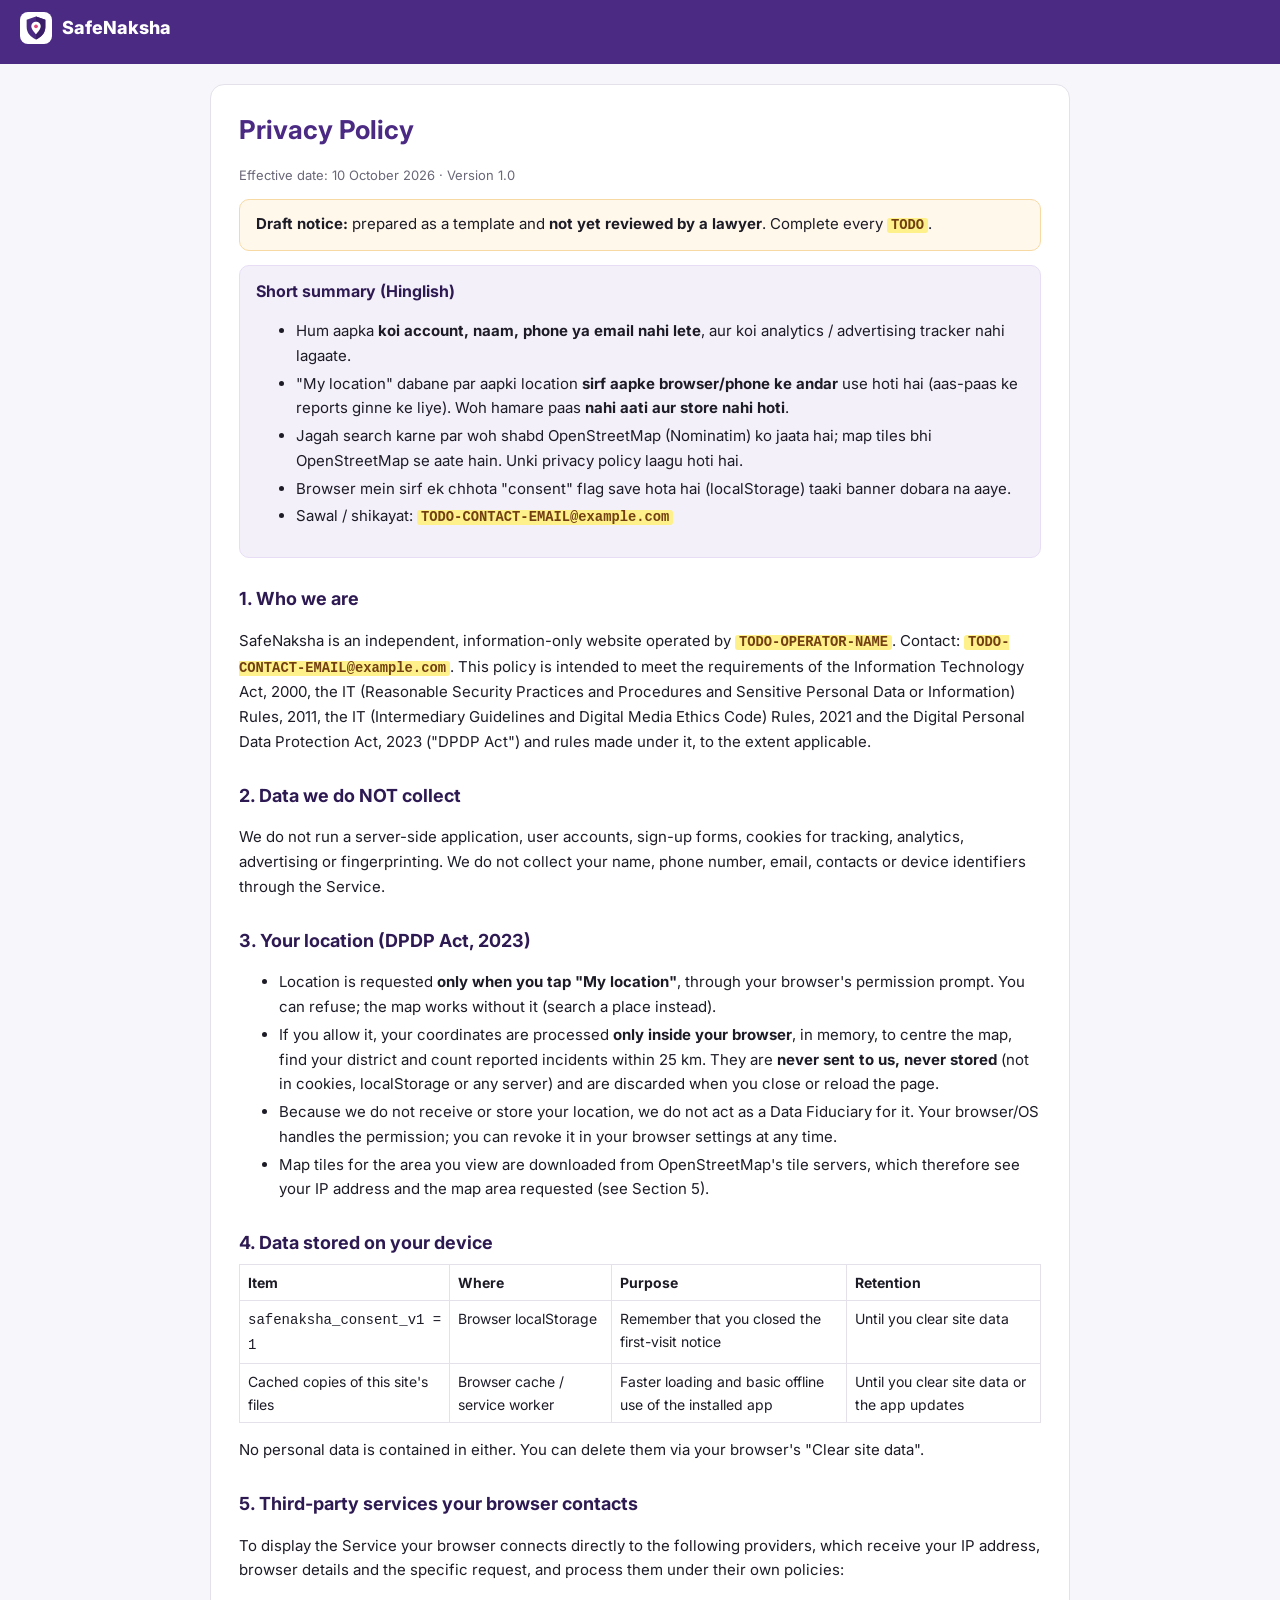
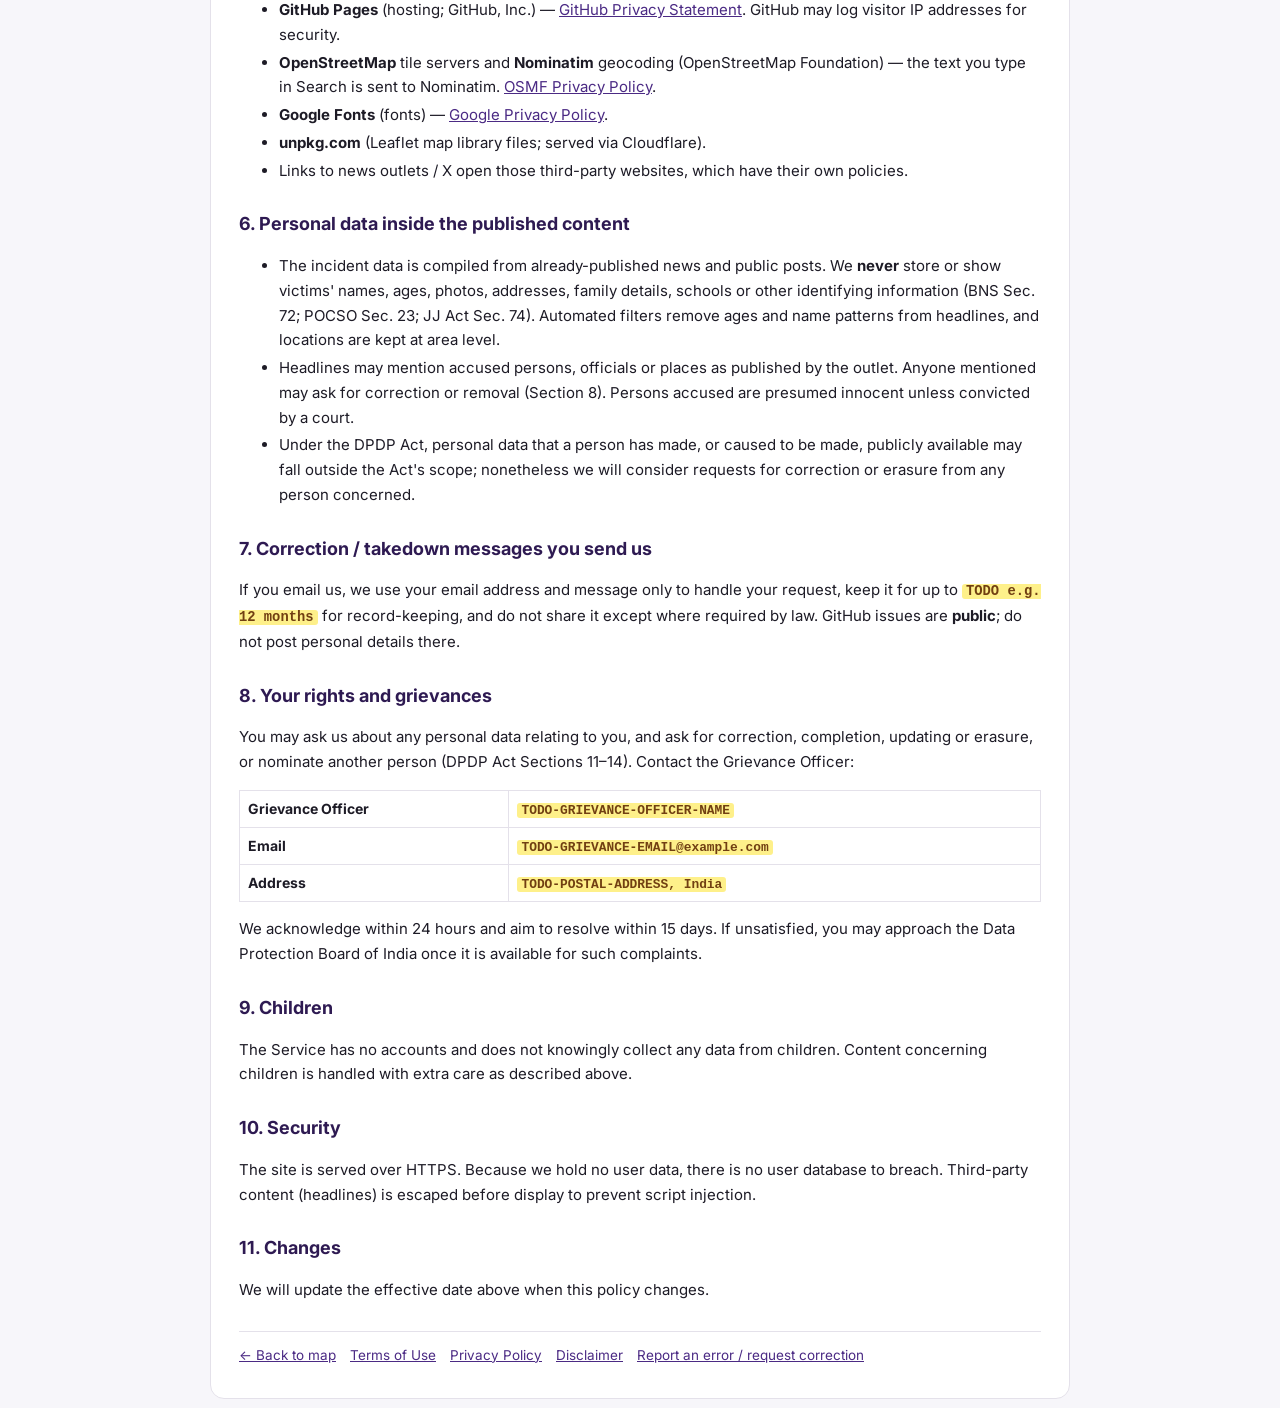
==== privacy.html @ 9abf923b "Data update 2026-10-10: 557 incidents (cumulative)" ====
<!DOCTYPE html><html lang="en-IN"><head><meta charset="utf-8"><meta name="viewport" content="width=device-width, initial-scale=1"><meta name="theme-color" content="#4B2A84"><link rel="icon" href="assets/favicon.svg" type="image/svg+xml"><link rel="manifest" href="manifest.webmanifest"><link rel="preconnect" href="https://fonts.gstatic.com" crossorigin><link rel="stylesheet" href="https://fonts.googleapis.com/css2?family=Inter:wght@400;600;700;800&family=Noto+Sans+Devanagari:wght@400;600&display=swap"><link rel="stylesheet" href="legal.css"><title>Privacy Policy – SafeNaksha</title><meta name="description" content="Privacy Policy for SafeNaksha: no accounts, no tracking; your location is processed only in your browser."></head><body><header><a href="./"><img src="assets/logo.svg" alt="">SafeNaksha</a></header><main>
<h1>Privacy Policy</h1>
<p class="meta">Effective date: 10 October 2026 · Version 1.0</p>
<div class="warn"><b>Draft notice:</b> prepared as a template and <b>not yet reviewed by a lawyer</b>. Complete every <span class="todo">TODO</span>.</div>
<div class="summary"><h2>Short summary (Hinglish)</h2>
<ul><li>Hum aapka <b>koi account, naam, phone ya email nahi lete</b>, aur koi analytics / advertising tracker nahi lagaate.</li>
<li>"My location" dabane par aapki location <b>sirf aapke browser/phone ke andar</b> use hoti hai (aas-paas ke reports ginne ke liye). Woh hamare paas <b>nahi aati aur store nahi hoti</b>.</li>
<li>Jagah search karne par woh shabd OpenStreetMap (Nominatim) ko jaata hai; map tiles bhi OpenStreetMap se aate hain. Unki privacy policy laagu hoti hai.</li>
<li>Browser mein sirf ek chhota "consent" flag save hota hai (localStorage) taaki banner dobara na aaye.</li>
<li>Sawal / shikayat: <span class="todo">TODO-CONTACT-EMAIL@example.com</span></li></ul></div>

<h2>1. Who we are</h2>
<p>SafeNaksha is an independent, information-only website operated by <span class="todo">TODO-OPERATOR-NAME</span>. Contact: <span class="todo">TODO-CONTACT-EMAIL@example.com</span>. This policy is intended to meet the requirements of the Information Technology Act, 2000, the IT (Reasonable Security Practices and Procedures and Sensitive Personal Data or Information) Rules, 2011, the IT (Intermediary Guidelines and Digital Media Ethics Code) Rules, 2021 and the Digital Personal Data Protection Act, 2023 ("DPDP Act") and rules made under it, to the extent applicable.</p>

<h2>2. Data we do NOT collect</h2>
<p>We do not run a server-side application, user accounts, sign-up forms, cookies for tracking, analytics, advertising or fingerprinting. We do not collect your name, phone number, email, contacts or device identifiers through the Service.</p>

<h2>3. Your location (DPDP Act, 2023)</h2>
<ul>
<li>Location is requested <b>only when you tap "My location"</b>, through your browser's permission prompt. You can refuse; the map works without it (search a place instead).</li>
<li>If you allow it, your coordinates are processed <b>only inside your browser</b>, in memory, to centre the map, find your district and count reported incidents within 25 km. They are <b>never sent to us, never stored</b> (not in cookies, localStorage or any server) and are discarded when you close or reload the page.</li>
<li>Because we do not receive or store your location, we do not act as a Data Fiduciary for it. Your browser/OS handles the permission; you can revoke it in your browser settings at any time.</li>
<li>Map tiles for the area you view are downloaded from OpenStreetMap's tile servers, which therefore see your IP address and the map area requested (see Section 5).</li>
</ul>

<h2>4. Data stored on your device</h2>
<table><tr><th>Item</th><th>Where</th><th>Purpose</th><th>Retention</th></tr>
<tr><td><code>safenaksha_consent_v1 = 1</code></td><td>Browser localStorage</td><td>Remember that you closed the first-visit notice</td><td>Until you clear site data</td></tr>
<tr><td>Cached copies of this site's files</td><td>Browser cache / service worker</td><td>Faster loading and basic offline use of the installed app</td><td>Until you clear site data or the app updates</td></tr></table>
<p>No personal data is contained in either. You can delete them via your browser's "Clear site data".</p>

<h2>5. Third-party services your browser contacts</h2>
<p>To display the Service your browser connects directly to the following providers, which receive your IP address, browser details and the specific request, and process them under their own policies:</p>
<ul>
<li><b>GitHub Pages</b> (hosting; GitHub, Inc.) — <a href="https://docs.github.com/en/site-policy/privacy-policies/github-general-privacy-statement">GitHub Privacy Statement</a>. GitHub may log visitor IP addresses for security.</li>
<li><b>OpenStreetMap</b> tile servers and <b>Nominatim</b> geocoding (OpenStreetMap Foundation) — the text you type in Search is sent to Nominatim. <a href="https://osmfoundation.org/wiki/Privacy_Policy">OSMF Privacy Policy</a>.</li>
<li><b>Google Fonts</b> (fonts) — <a href="https://policies.google.com/privacy">Google Privacy Policy</a>.</li>
<li><b>unpkg.com</b> (Leaflet map library files; served via Cloudflare).</li>
<li>Links to news outlets / X open those third-party websites, which have their own policies.</li>
</ul>

<h2>6. Personal data inside the published content</h2>
<ul>
<li>The incident data is compiled from already-published news and public posts. We <b>never</b> store or show victims' names, ages, photos, addresses, family details, schools or other identifying information (BNS Sec. 72; POCSO Sec. 23; JJ Act Sec. 74). Automated filters remove ages and name patterns from headlines, and locations are kept at area level.</li>
<li>Headlines may mention accused persons, officials or places as published by the outlet. Anyone mentioned may ask for correction or removal (Section 8). Persons accused are presumed innocent unless convicted by a court.</li>
<li>Under the DPDP Act, personal data that a person has made, or caused to be made, publicly available may fall outside the Act's scope; nonetheless we will consider requests for correction or erasure from any person concerned.</li>
</ul>

<h2>7. Correction / takedown messages you send us</h2>
<p>If you email us, we use your email address and message only to handle your request, keep it for up to <span class="todo">TODO e.g. 12 months</span> for record-keeping, and do not share it except where required by law. GitHub issues are <b>public</b>; do not post personal details there.</p>

<h2>8. Your rights and grievances</h2>
<p>You may ask us about any personal data relating to you, and ask for correction, completion, updating or erasure, or nominate another person (DPDP Act Sections 11–14). Contact the Grievance Officer:</p>
<table><tr><th>Grievance Officer</th><td><span class="todo">TODO-GRIEVANCE-OFFICER-NAME</span></td></tr>
<tr><th>Email</th><td><span class="todo">TODO-GRIEVANCE-EMAIL@example.com</span></td></tr>
<tr><th>Address</th><td><span class="todo">TODO-POSTAL-ADDRESS, India</span></td></tr></table>
<p>We acknowledge within 24 hours and aim to resolve within 15 days. If unsatisfied, you may approach the Data Protection Board of India once it is available for such complaints.</p>

<h2>9. Children</h2>
<p>The Service has no accounts and does not knowingly collect any data from children. Content concerning children is handled with extra care as described above.</p>

<h2>10. Security</h2>
<p>The site is served over HTTPS. Because we hold no user data, there is no user database to breach. Third-party content (headlines) is escaped before display to prevent script injection.</p>

<h2>11. Changes</h2>
<p>We will update the effective date above when this policy changes.</p>
<nav class="legal"><a href="./">← Back to map</a><a href="terms.html">Terms of Use</a><a href="privacy.html">Privacy Policy</a><a href="disclaimer.html">Disclaimer</a><a href="https://github.com/abalendup-26/mahila-suraksha-map/issues/new?template=correction.yml">Report an error / request correction</a></nav></main></body></html>
---- legal.css ----
:root{--brand:#4B2A84;--ink:#1D1B26;--ink-3:#6B6778;--line:#E4E1EA;--bg-2:#F7F6FA}
*{box-sizing:border-box}body{margin:0;font-family:Inter,"Noto Sans Devanagari",system-ui,sans-serif;color:var(--ink);line-height:1.65;background:var(--bg-2);font-size:15px}
header{background:var(--brand);color:#fff;padding:12px 20px}header a{color:#fff;text-decoration:none;display:inline-flex;align-items:center;gap:10px;font-weight:800;font-size:18px}
header img{width:32px;height:32px;background:#fff;border-radius:8px;padding:3px}
main{max-width:860px;margin:20px auto;background:#fff;border:1px solid var(--line);border-radius:14px;padding:20px 28px 32px}
h1{color:var(--brand);font-size:26px;margin:4px 0}h2{font-size:18px;margin:26px 0 6px;color:#2E1A52}h3{font-size:15.5px;margin:16px 0 4px}
.meta{color:var(--ink-3);font-size:13px}.summary{background:#F4F0FA;border:1px solid #E7DEF5;border-radius:10px;padding:12px 16px;margin:14px 0}
.summary h2{margin-top:0;font-size:16px}.warn{background:#FFF8EB;border:1px solid #F7D9A4;border-radius:10px;padding:12px 16px}
.todo{background:#FEF08A;color:#713F12;font-weight:700;padding:0 4px;border-radius:3px;font-family:ui-monospace,monospace;font-size:.92em}
a{color:var(--brand)}nav.legal{display:flex;gap:14px;flex-wrap:wrap;font-size:13.5px;margin-top:28px;padding-top:12px;border-top:1px solid var(--line)}
li{margin:3px 0}table{border-collapse:collapse;width:100%;font-size:14px}td,th{border:1px solid var(--line);padding:6px 8px;text-align:left;vertical-align:top}
@media(max-width:600px){main{margin:0;border-radius:0;padding:16px}}
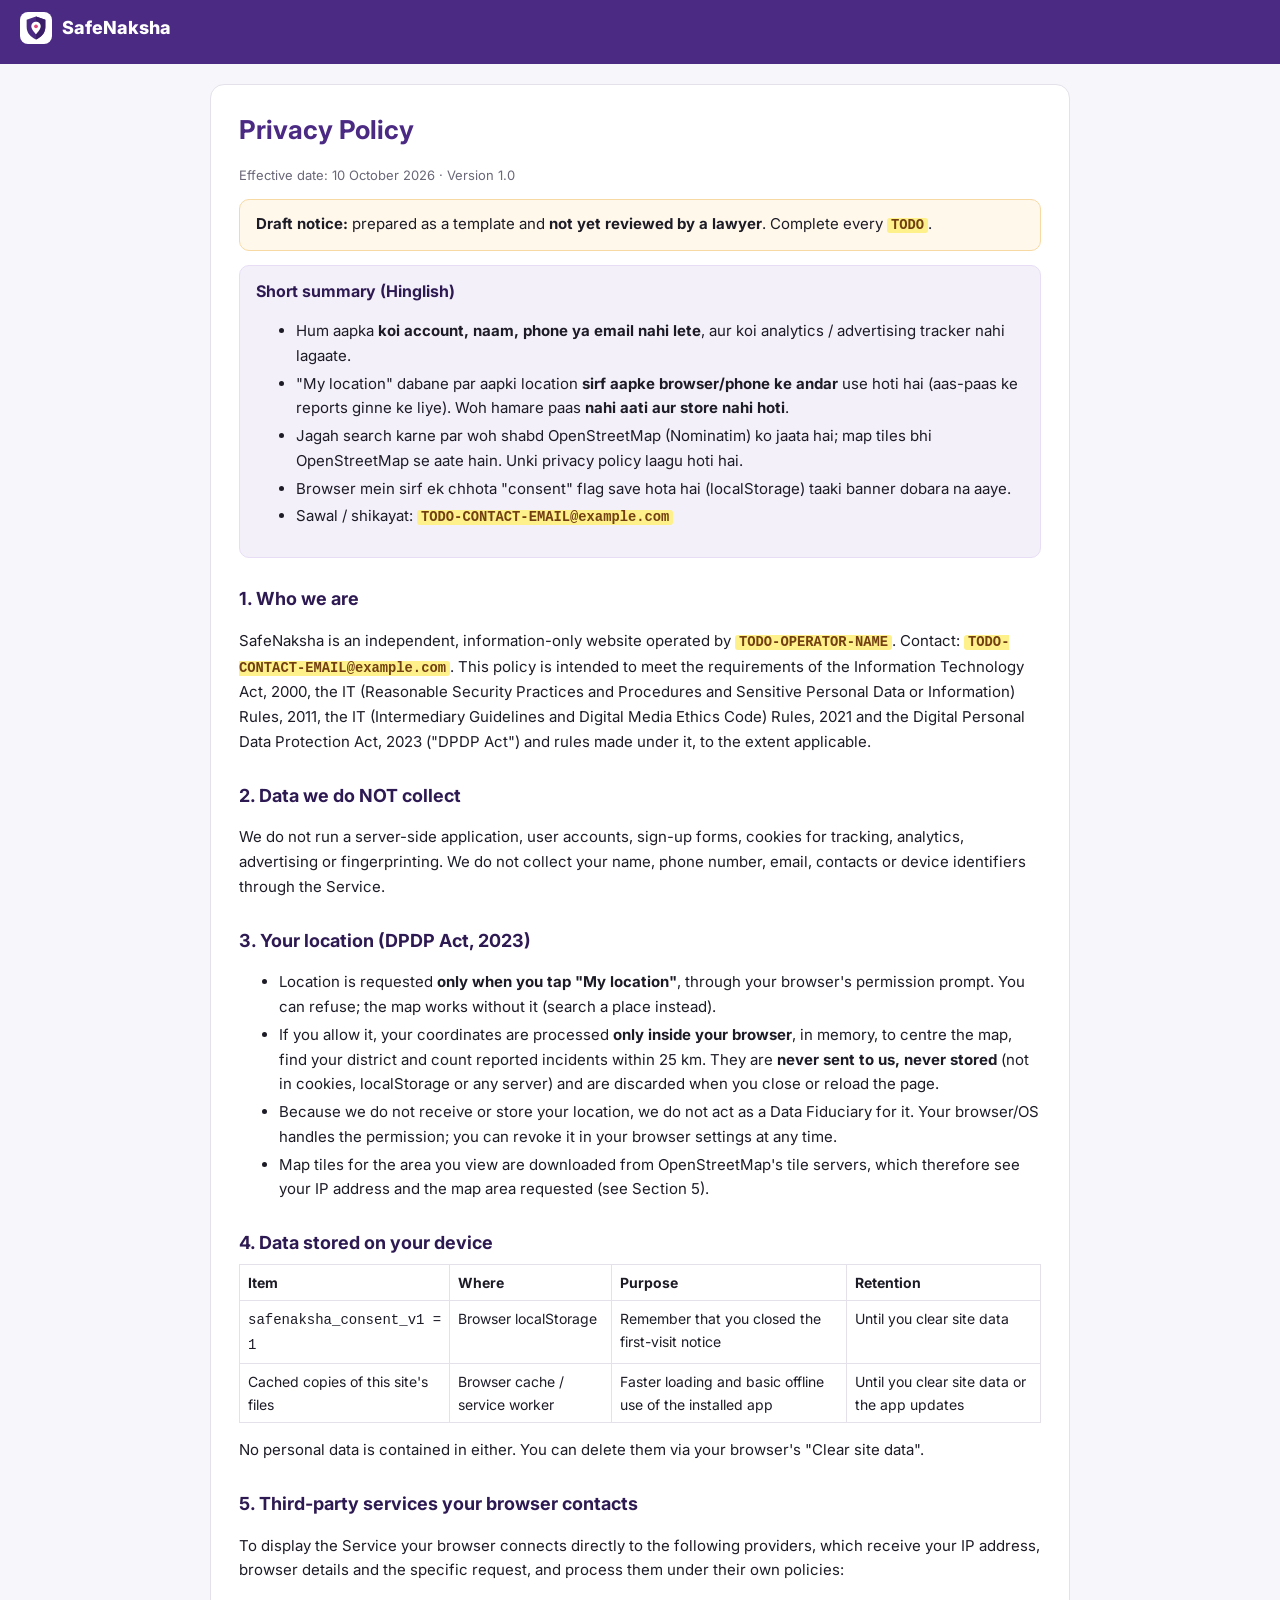
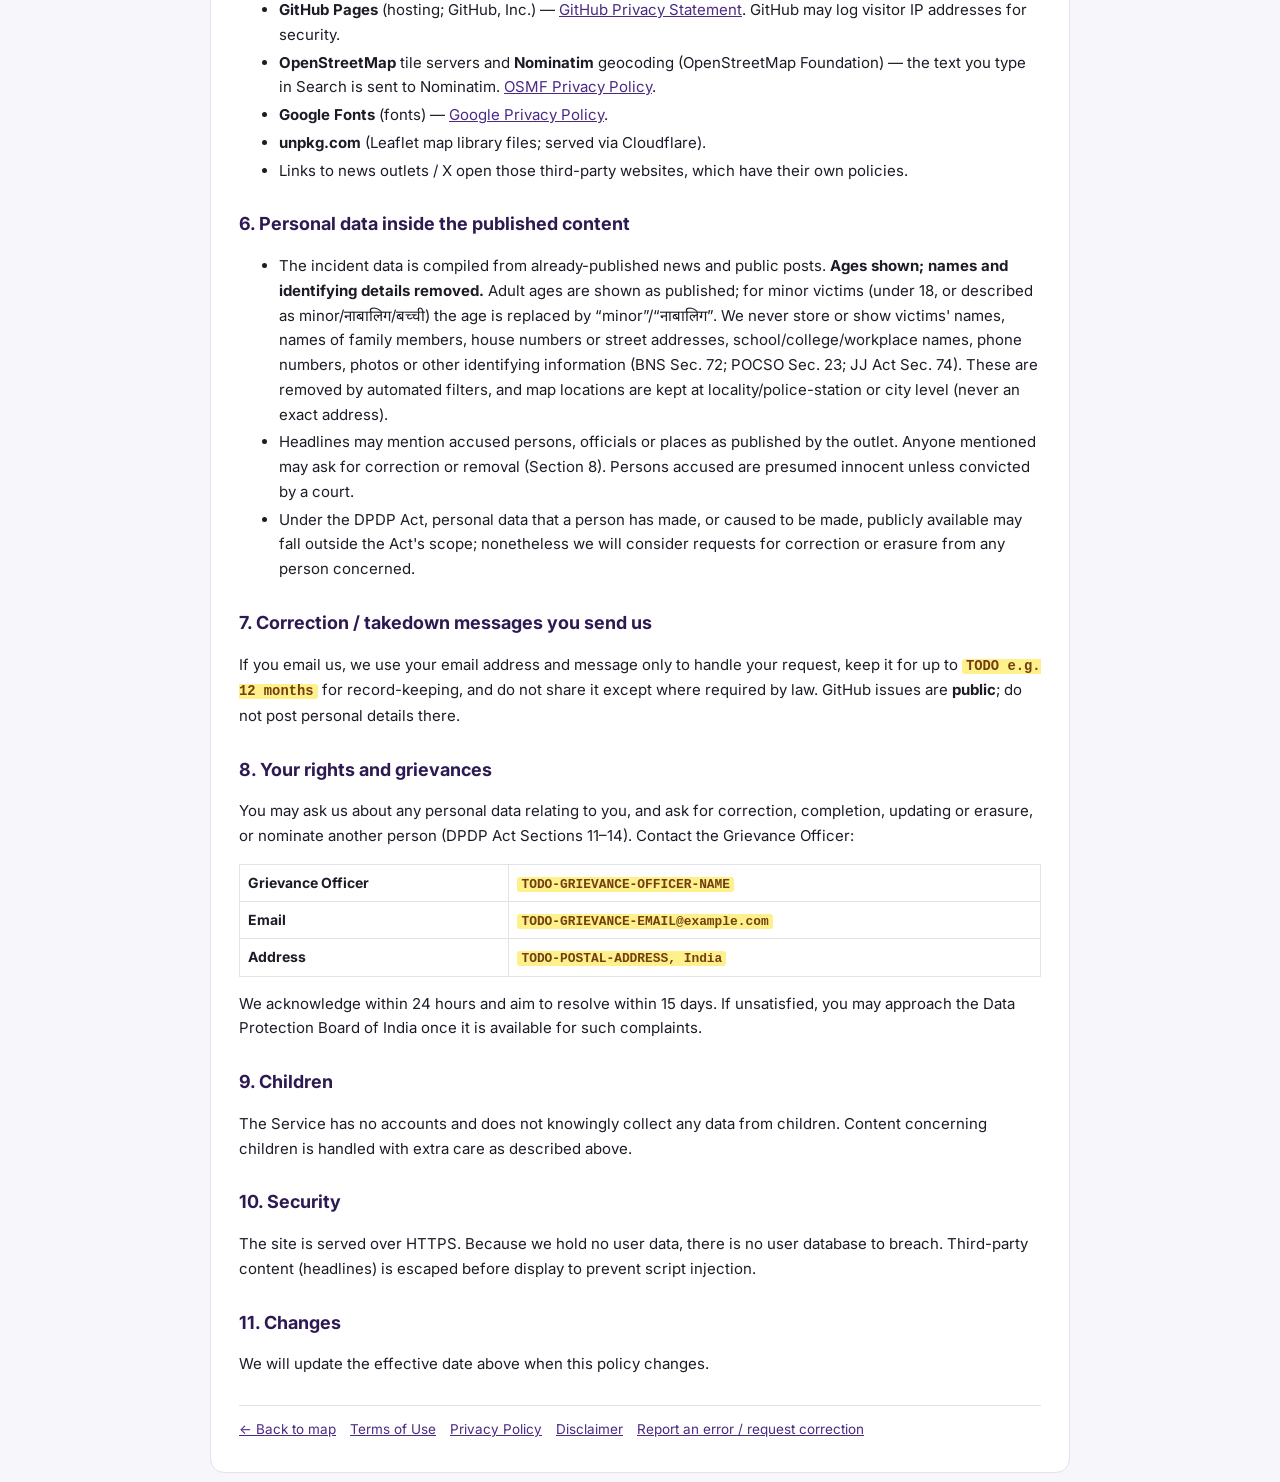
==== commit 177d5697: "Data update 2026-10-10: 557 incidents (cumulative)" ====
--- a/privacy.html
+++ b/privacy.html
@@ -41,7 +41,7 @@
 
 <h2>6. Personal data inside the published content</h2>
 <ul>
-<li>The incident data is compiled from already-published news and public posts. We <b>never</b> store or show victims' names, ages, photos, addresses, family details, schools or other identifying information (BNS Sec. 72; POCSO Sec. 23; JJ Act Sec. 74). Automated filters remove ages and name patterns from headlines, and locations are kept at area level.</li>
+<li>The incident data is compiled from already-published news and public posts. <b>Ages shown; names and identifying details removed.</b> Adult ages are shown as published; for minor victims (under 18, or described as minor/नाबालिग/बच्ची) the age is replaced by “minor”/“नाबालिग”. We never store or show victims' names, names of family members, house numbers or street addresses, school/college/workplace names, phone numbers, photos or other identifying information (BNS Sec. 72; POCSO Sec. 23; JJ Act Sec. 74). These are removed by automated filters, and map locations are kept at locality/police-station or city level (never an exact address).</li>
 <li>Headlines may mention accused persons, officials or places as published by the outlet. Anyone mentioned may ask for correction or removal (Section 8). Persons accused are presumed innocent unless convicted by a court.</li>
 <li>Under the DPDP Act, personal data that a person has made, or caused to be made, publicly available may fall outside the Act's scope; nonetheless we will consider requests for correction or erasure from any person concerned.</li>
 </ul>
